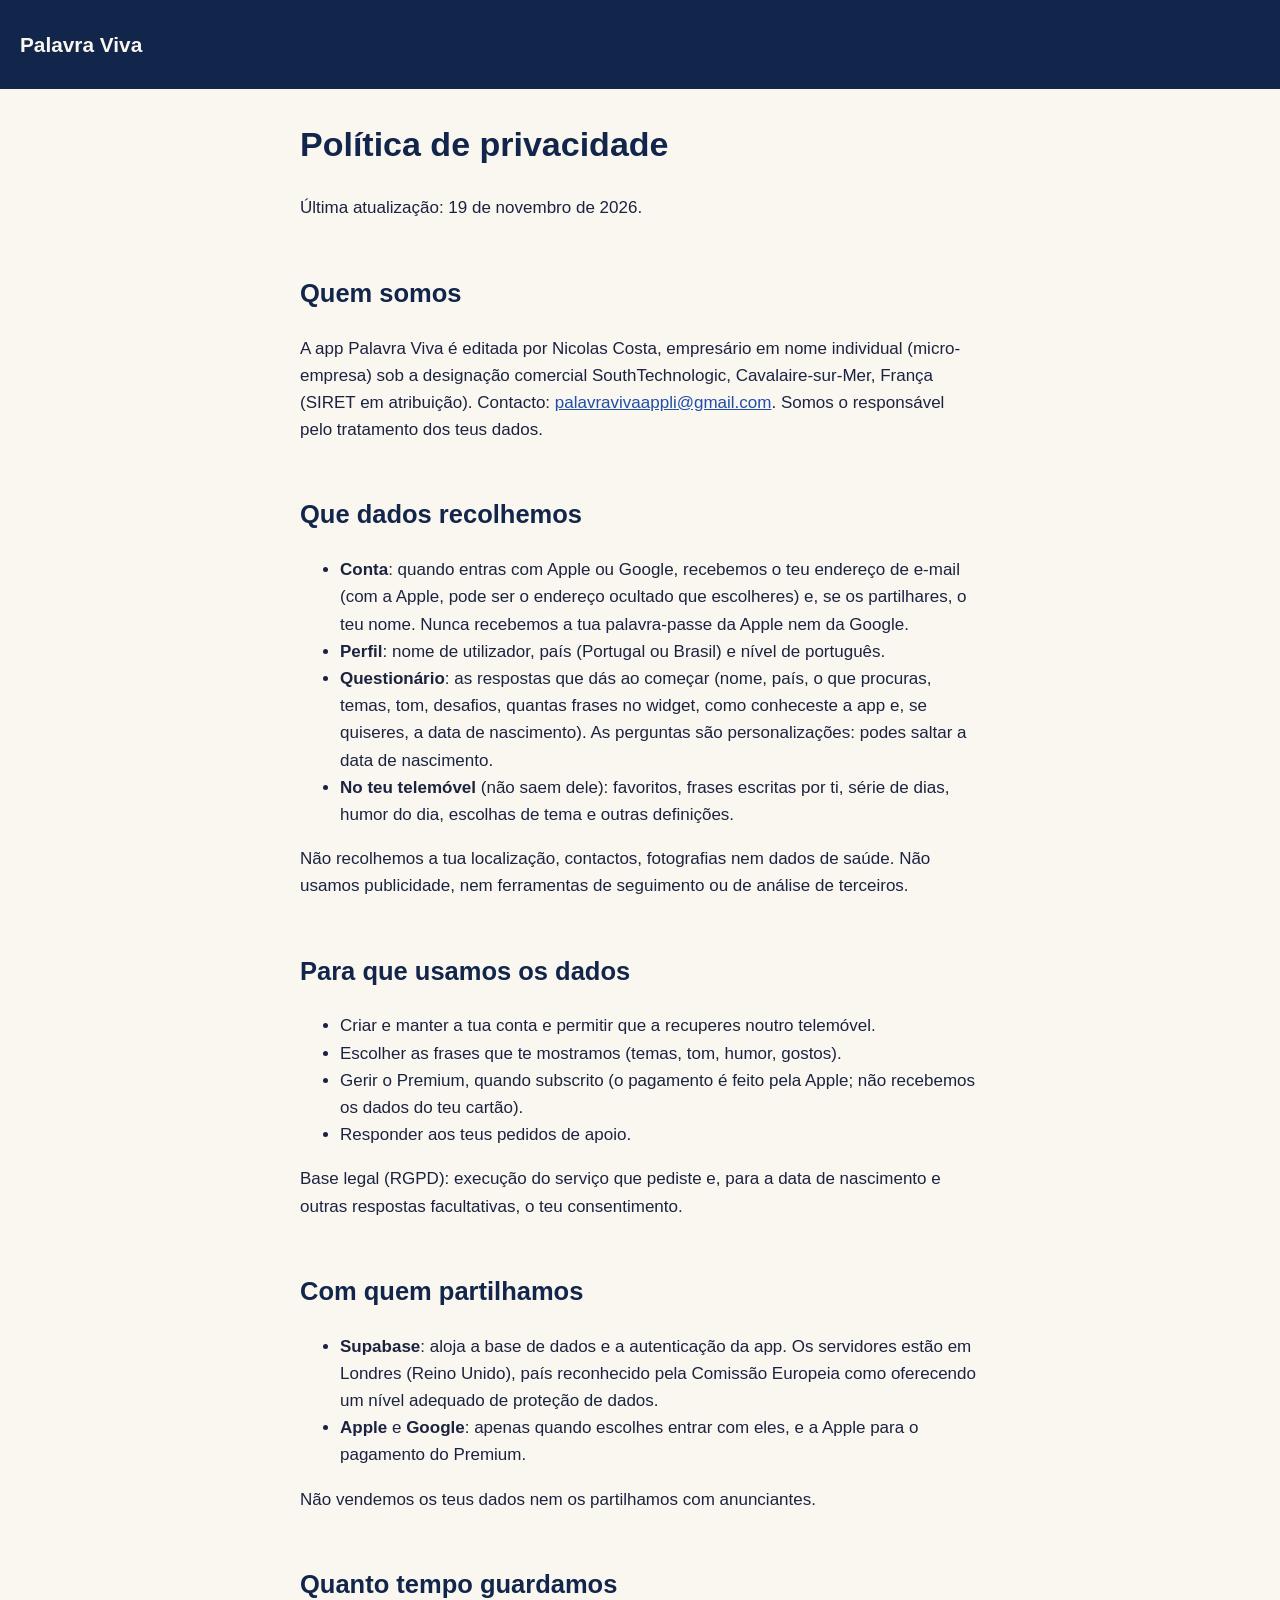
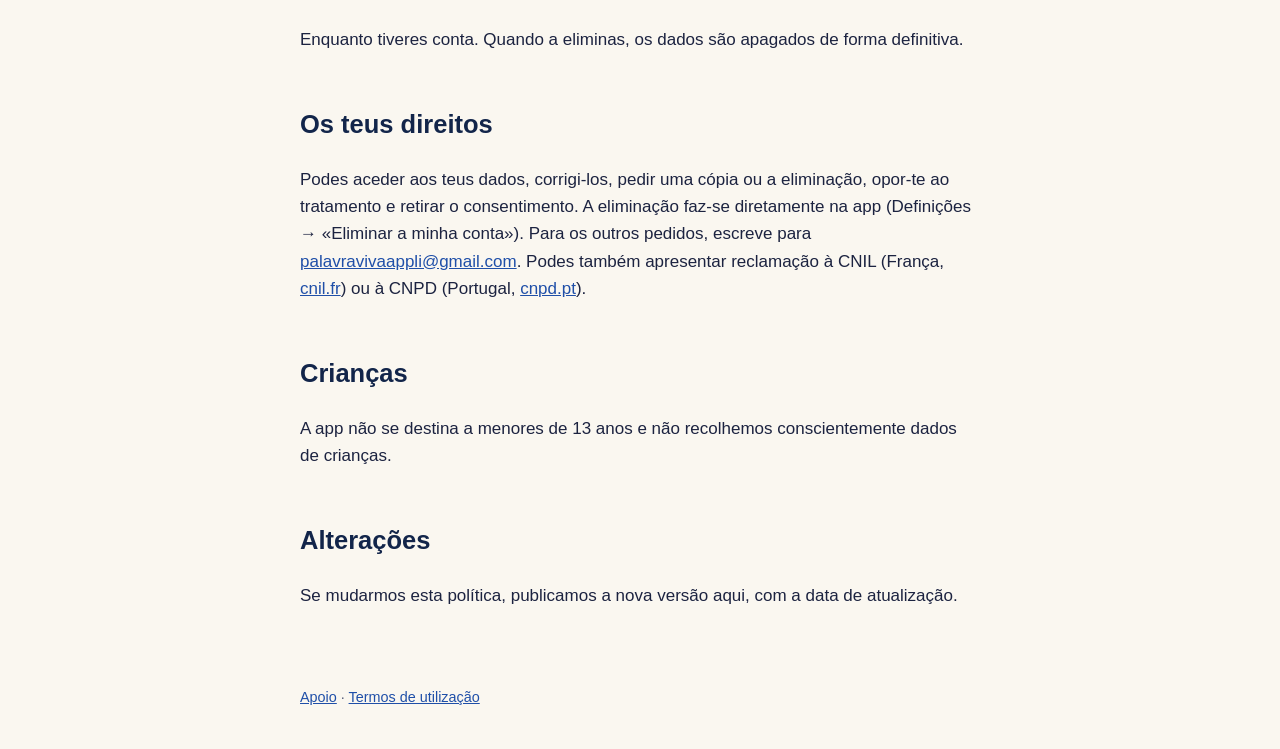
==== privacidade.html @ e2b93dc8 "Pages légales de Palavra Viva" ====
<!doctype html>
<html lang="pt-PT"><head><meta charset="utf-8"><meta name="viewport" content="width=device-width,initial-scale=1">
<title>Palavra Viva · Política de privacidade</title><link rel="stylesheet" href="estilo.css"></head>
<body><header><a href="index.html">Palavra Viva</a></header>
<main>
<h1>Política de privacidade</h1>
<p>Última atualização: 19 de novembro de 2026.</p>

<h2>Quem somos</h2>
<p>A app Palavra Viva é editada por Nicolas Costa, empresário em nome individual (micro-empresa) sob a designação comercial SouthTechnologic, Cavalaire-sur-Mer, França (SIRET em atribuição). Contacto: <a href="mailto:palavravivaappli@gmail.com">palavravivaappli@gmail.com</a>. Somos o responsável pelo tratamento dos teus dados.</p>

<h2>Que dados recolhemos</h2>
<ul>
<li><strong>Conta</strong>: quando entras com Apple ou Google, recebemos o teu endereço de e-mail (com a Apple, pode ser o endereço ocultado que escolheres) e, se os partilhares, o teu nome. Nunca recebemos a tua palavra-passe da Apple nem da Google.</li>
<li><strong>Perfil</strong>: nome de utilizador, país (Portugal ou Brasil) e nível de português.</li>
<li><strong>Questionário</strong>: as respostas que dás ao começar (nome, país, o que procuras, temas, tom, desafios, quantas frases no widget, como conheceste a app e, se quiseres, a data de nascimento). As perguntas são personalizações: podes saltar a data de nascimento.</li>
<li><strong>No teu telemóvel</strong> (não saem dele): favoritos, frases escritas por ti, série de dias, humor do dia, escolhas de tema e outras definições.</li>
</ul>
<p>Não recolhemos a tua localização, contactos, fotografias nem dados de saúde. Não usamos publicidade, nem ferramentas de seguimento ou de análise de terceiros.</p>

<h2>Para que usamos os dados</h2>
<ul>
<li>Criar e manter a tua conta e permitir que a recuperes noutro telemóvel.</li>
<li>Escolher as frases que te mostramos (temas, tom, humor, gostos).</li>
<li>Gerir o Premium, quando subscrito (o pagamento é feito pela Apple; não recebemos os dados do teu cartão).</li>
<li>Responder aos teus pedidos de apoio.</li>
</ul>
<p>Base legal (RGPD): execução do serviço que pediste e, para a data de nascimento e outras respostas facultativas, o teu consentimento.</p>

<h2>Com quem partilhamos</h2>
<ul>
<li><strong>Supabase</strong>: aloja a base de dados e a autenticação da app. Os servidores estão em Londres (Reino Unido), país reconhecido pela Comissão Europeia como oferecendo um nível adequado de proteção de dados.</li>
<li><strong>Apple</strong> e <strong>Google</strong>: apenas quando escolhes entrar com eles, e a Apple para o pagamento do Premium.</li>
</ul>
<p>Não vendemos os teus dados nem os partilhamos com anunciantes.</p>

<h2>Quanto tempo guardamos</h2>
<p>Enquanto tiveres conta. Quando a eliminas, os dados são apagados de forma definitiva.</p>

<h2>Os teus direitos</h2>
<p>Podes aceder aos teus dados, corrigi-los, pedir uma cópia ou a eliminação, opor-te ao tratamento e retirar o consentimento. A eliminação faz-se diretamente na app (Definições → «Eliminar a minha conta»). Para os outros pedidos, escreve para <a href="mailto:palavravivaappli@gmail.com">palavravivaappli@gmail.com</a>. Podes também apresentar reclamação à CNIL (França, <a href="https://www.cnil.fr">cnil.fr</a>) ou à CNPD (Portugal, <a href="https://www.cnpd.pt">cnpd.pt</a>).</p>

<h2>Crianças</h2>
<p>A app não se destina a menores de 13 anos e não recolhemos conscientemente dados de crianças.</p>

<h2>Alterações</h2>
<p>Se mudarmos esta política, publicamos a nova versão aqui, com a data de atualização.</p>
</main>
<footer><a href="index.html">Apoio</a> · <a href="termos.html">Termos de utilização</a></footer></body></html>
---- estilo.css ----
:root{--azul:#12254a;--cal:#faf7f0;--sol:#f2b632;--texto:#1c2340}
*{box-sizing:border-box}
body{margin:0;background:var(--cal);color:var(--texto);font:17px/1.6 -apple-system,BlinkMacSystemFont,"Segoe UI",Roboto,sans-serif}
header{background:var(--azul);color:var(--cal);padding:28px 20px}
header a{color:var(--cal);text-decoration:none;font-weight:700;font-size:1.3rem}
main{max-width:720px;margin:0 auto;padding:28px 20px 60px}
h1{color:var(--azul);margin-top:0}h2{color:var(--azul);margin-top:2em}
a{color:#1f4fa8}
footer{max-width:720px;margin:0 auto;padding:0 20px 40px;color:#5a607a;font-size:.9rem}
.nota{background:#fff3d6;border-left:4px solid var(--sol);padding:10px 14px;border-radius:6px}
@media (prefers-color-scheme:dark){:root{--cal:#0e1630;--texto:#e8e9f0}header{background:#0a1124}h1,h2{color:#f2f0e6}a{color:#8fb4ff}.nota{background:#2a2410}}
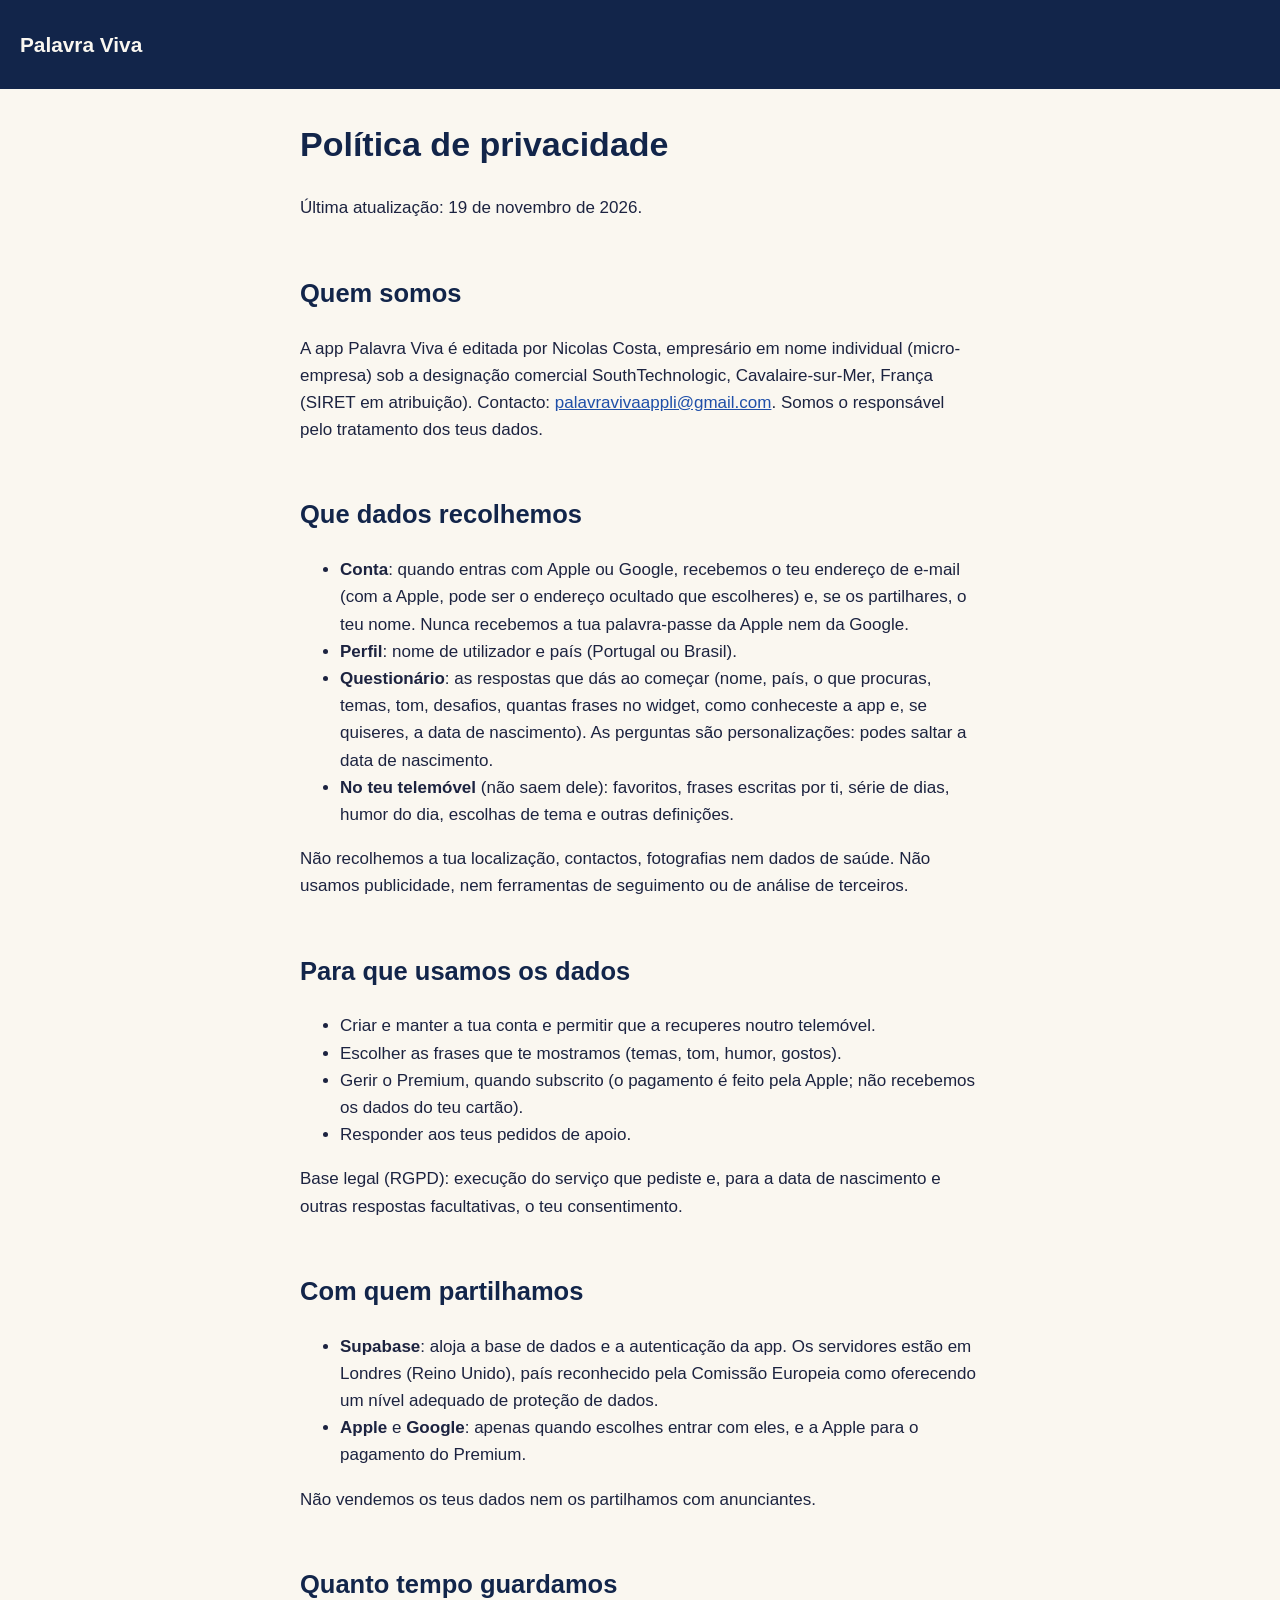
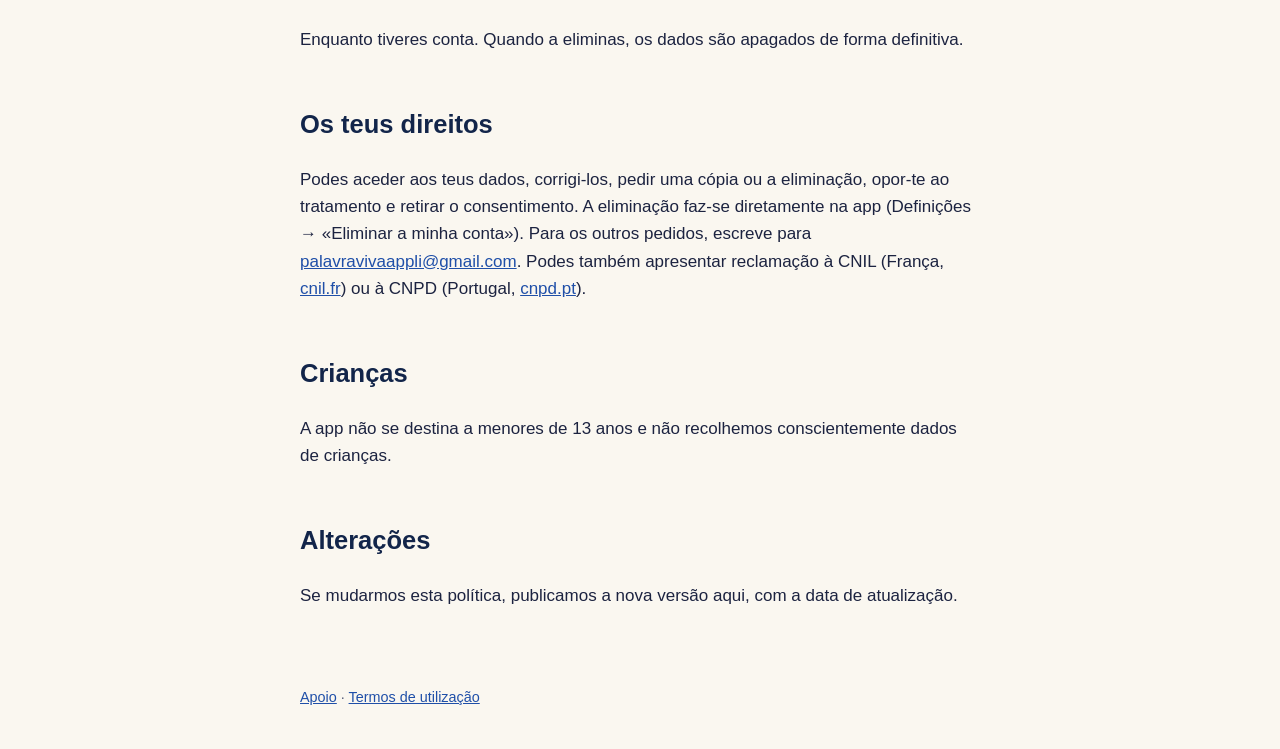
==== commit 106da628: "Política: o nível de português já não é recolhido Co-Authored-By: Claude Opus 5.5 <noreply@anthropic" ====
--- a/privacidade.html
+++ b/privacidade.html
@@ -12,7 +12,7 @@
 <h2>Que dados recolhemos</h2>
 <ul>
 <li><strong>Conta</strong>: quando entras com Apple ou Google, recebemos o teu endereço de e-mail (com a Apple, pode ser o endereço ocultado que escolheres) e, se os partilhares, o teu nome. Nunca recebemos a tua palavra-passe da Apple nem da Google.</li>
-<li><strong>Perfil</strong>: nome de utilizador, país (Portugal ou Brasil) e nível de português.</li>
+<li><strong>Perfil</strong>: nome de utilizador e país (Portugal ou Brasil).</li>
 <li><strong>Questionário</strong>: as respostas que dás ao começar (nome, país, o que procuras, temas, tom, desafios, quantas frases no widget, como conheceste a app e, se quiseres, a data de nascimento). As perguntas são personalizações: podes saltar a data de nascimento.</li>
 <li><strong>No teu telemóvel</strong> (não saem dele): favoritos, frases escritas por ti, série de dias, humor do dia, escolhas de tema e outras definições.</li>
 </ul>
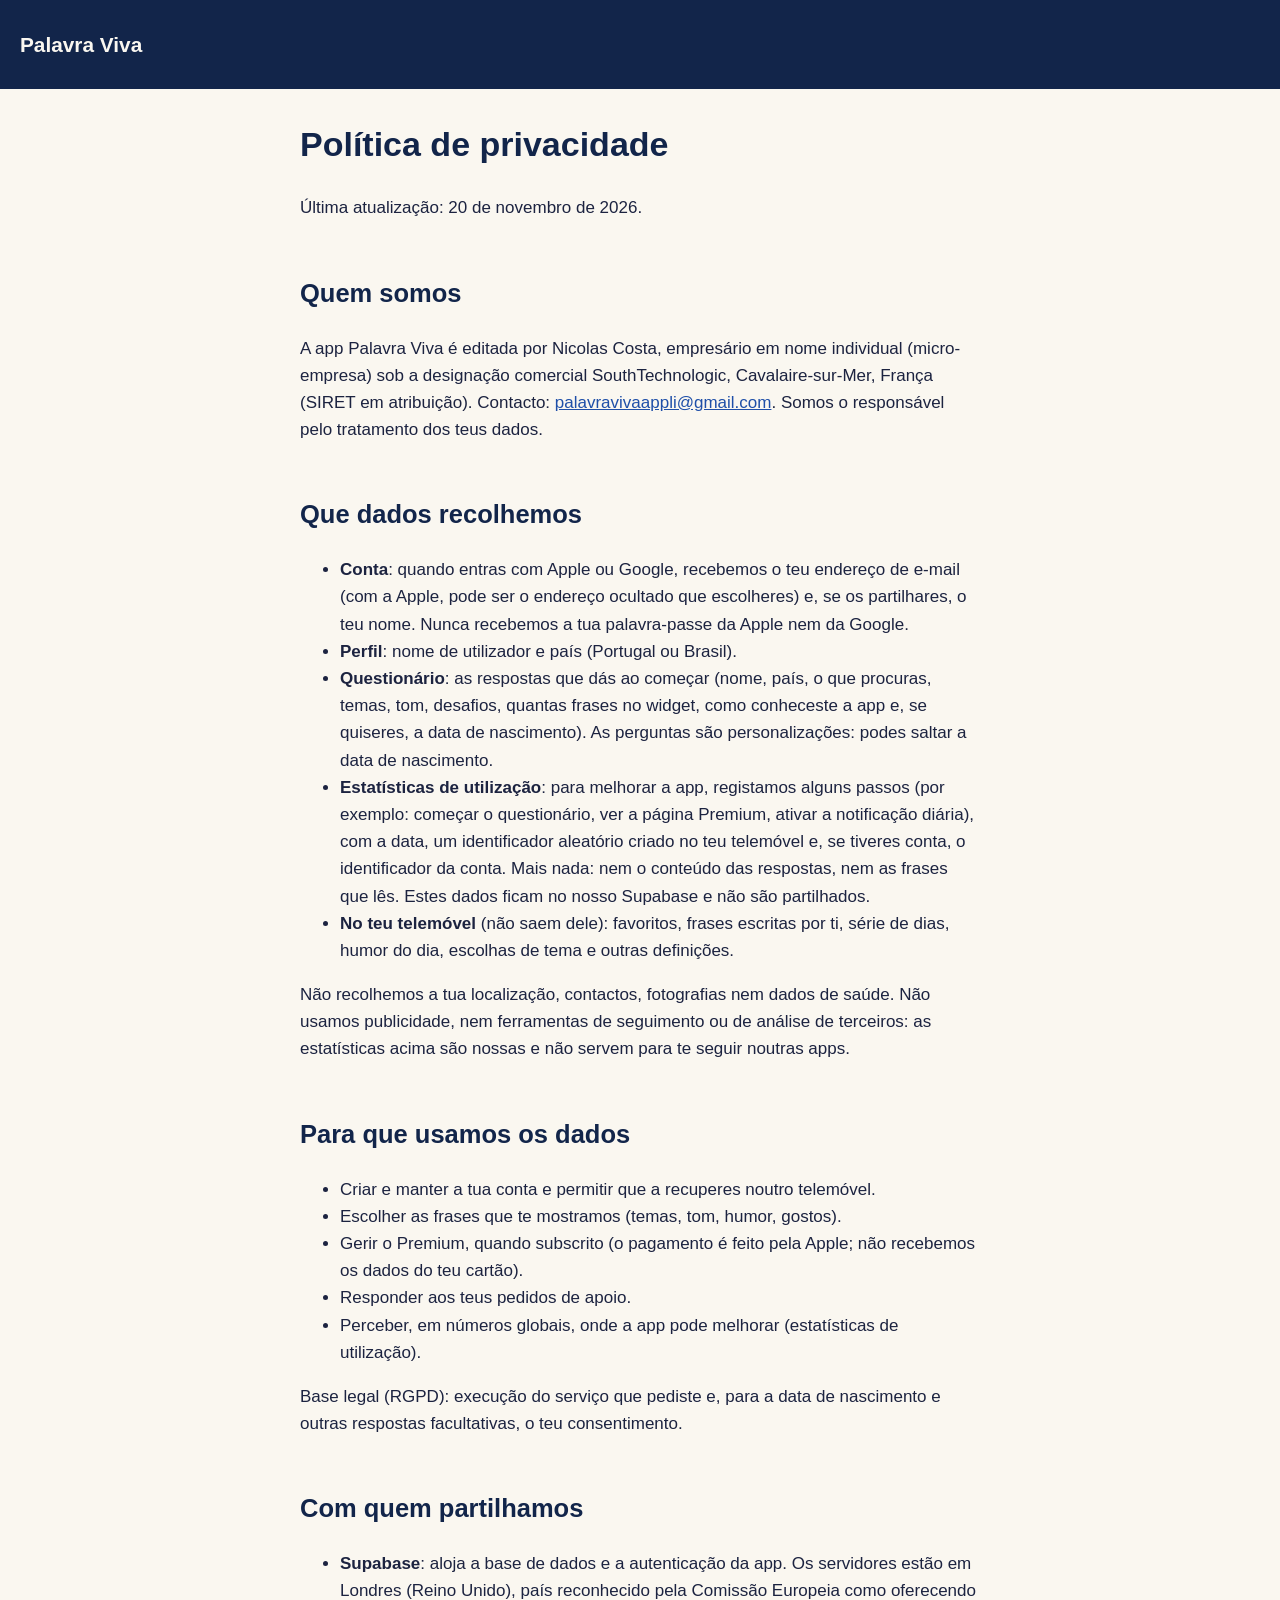
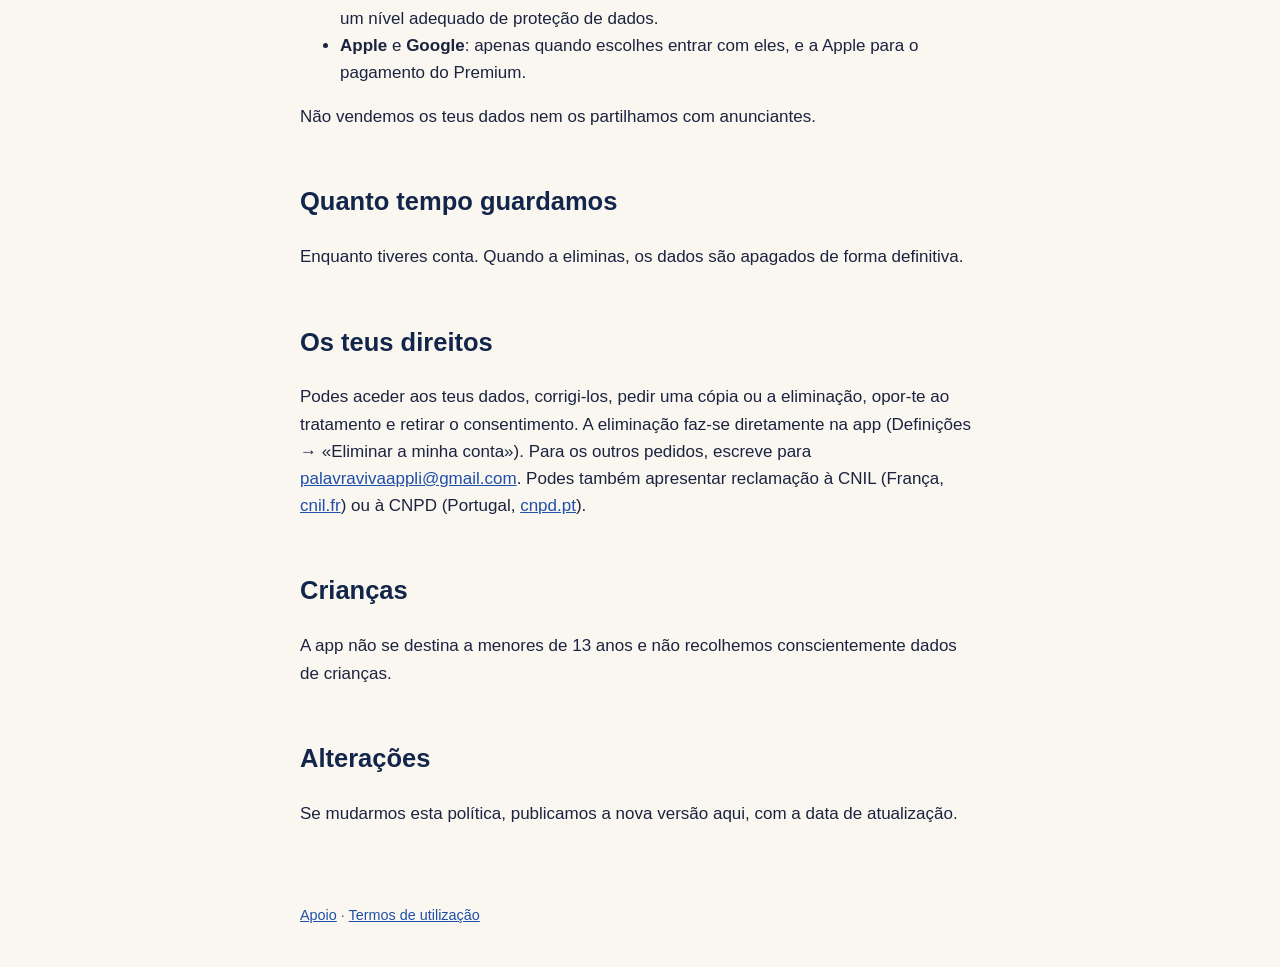
==== commit 28c790bb: "Política: estatísticas de utilização anónimas Co-Authored-By: Claude Opus 5.5 <noreply@anthropic.com" ====
--- a/privacidade.html
+++ b/privacidade.html
@@ -4,7 +4,7 @@
 <body><header><a href="index.html">Palavra Viva</a></header>
 <main>
 <h1>Política de privacidade</h1>
-<p>Última atualização: 19 de novembro de 2026.</p>
+<p>Última atualização: 20 de novembro de 2026.</p>
 
 <h2>Quem somos</h2>
 <p>A app Palavra Viva é editada por Nicolas Costa, empresário em nome individual (micro-empresa) sob a designação comercial SouthTechnologic, Cavalaire-sur-Mer, França (SIRET em atribuição). Contacto: <a href="mailto:palavravivaappli@gmail.com">palavravivaappli@gmail.com</a>. Somos o responsável pelo tratamento dos teus dados.</p>
@@ -14,9 +14,10 @@
 <li><strong>Conta</strong>: quando entras com Apple ou Google, recebemos o teu endereço de e-mail (com a Apple, pode ser o endereço ocultado que escolheres) e, se os partilhares, o teu nome. Nunca recebemos a tua palavra-passe da Apple nem da Google.</li>
 <li><strong>Perfil</strong>: nome de utilizador e país (Portugal ou Brasil).</li>
 <li><strong>Questionário</strong>: as respostas que dás ao começar (nome, país, o que procuras, temas, tom, desafios, quantas frases no widget, como conheceste a app e, se quiseres, a data de nascimento). As perguntas são personalizações: podes saltar a data de nascimento.</li>
+<li><strong>Estatísticas de utilização</strong>: para melhorar a app, registamos alguns passos (por exemplo: começar o questionário, ver a página Premium, ativar a notificação diária), com a data, um identificador aleatório criado no teu telemóvel e, se tiveres conta, o identificador da conta. Mais nada: nem o conteúdo das respostas, nem as frases que lês. Estes dados ficam no nosso Supabase e não são partilhados.</li>
 <li><strong>No teu telemóvel</strong> (não saem dele): favoritos, frases escritas por ti, série de dias, humor do dia, escolhas de tema e outras definições.</li>
 </ul>
-<p>Não recolhemos a tua localização, contactos, fotografias nem dados de saúde. Não usamos publicidade, nem ferramentas de seguimento ou de análise de terceiros.</p>
+<p>Não recolhemos a tua localização, contactos, fotografias nem dados de saúde. Não usamos publicidade, nem ferramentas de seguimento ou de análise de terceiros: as estatísticas acima são nossas e não servem para te seguir noutras apps.</p>
 
 <h2>Para que usamos os dados</h2>
 <ul>
@@ -24,6 +25,7 @@
 <li>Escolher as frases que te mostramos (temas, tom, humor, gostos).</li>
 <li>Gerir o Premium, quando subscrito (o pagamento é feito pela Apple; não recebemos os dados do teu cartão).</li>
 <li>Responder aos teus pedidos de apoio.</li>
+<li>Perceber, em números globais, onde a app pode melhorar (estatísticas de utilização).</li>
 </ul>
 <p>Base legal (RGPD): execução do serviço que pediste e, para a data de nascimento e outras respostas facultativas, o teu consentimento.</p>
 
